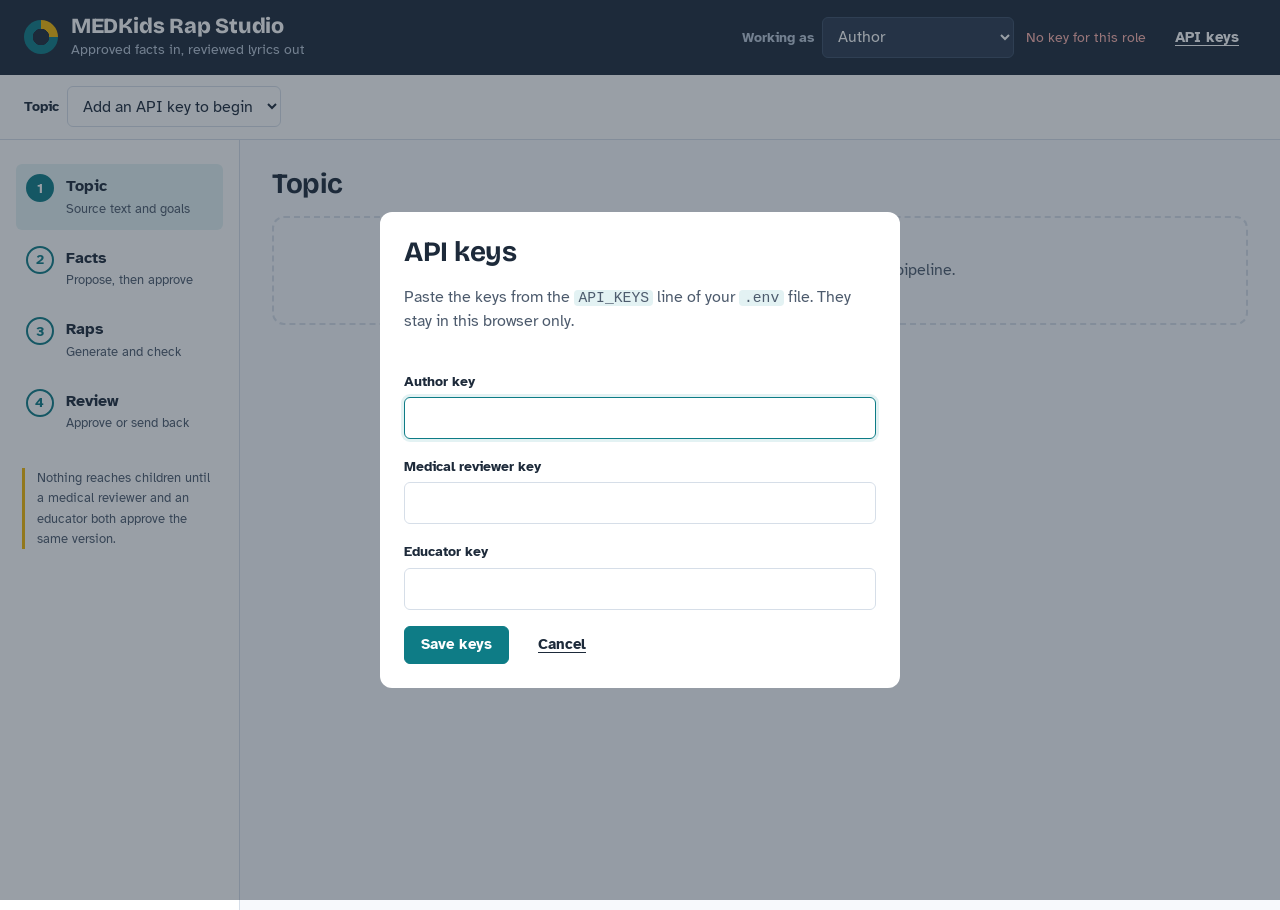
==== app/static/index.html @ 919e7524 "MEDKids medical rap pipeline MVP with web UI Human-supervised pipeline that turns approved MEDKids m" ====
<!doctype html>
<html lang="en">
<head>
  <meta charset="utf-8">
  <meta name="viewport" content="width=device-width, initial-scale=1">
  <title>MEDKids Rap Studio</title>
  <link rel="preconnect" href="https://fonts.googleapis.com">
  <link rel="preconnect" href="https://fonts.gstatic.com" crossorigin>
  <link rel="stylesheet" href="https://fonts.googleapis.com/css2?family=Atkinson+Hyperlegible:ital,wght@0,400;0,700;1,400&family=Bricolage+Grotesque:opsz,wght@12..96,500;12..96,700;12..96,800&display=swap">
  <link rel="stylesheet" href="styles.css">
</head>
<body>
  <header class="masthead">
    <div class="brand">
      <span class="brand-mark" aria-hidden="true"></span>
      <div>
        <h1>MEDKids Rap Studio</h1>
        <p class="brand-sub">Approved facts in, reviewed lyrics out</p>
      </div>
    </div>
    <div class="session">
      <label class="field inline">
        <span>Working as</span>
        <select id="role-select" aria-label="Role to act as">
          <option value="author">Author</option>
          <option value="medical_reviewer">Medical reviewer</option>
          <option value="educator">Educator</option>
        </select>
      </label>
      <span id="whoami" class="whoami" aria-live="polite"></span>
      <button id="keys-btn" class="btn ghost" type="button">API keys</button>
    </div>
  </header>

  <div class="topic-bar">
    <label class="field inline grow">
      <span>Topic</span>
      <select id="topic-select" aria-label="Current topic"><option value="">No topics yet</option></select>
    </label>
    <span id="topic-meta" class="topic-meta"></span>
  </div>

  <div class="layout">
    <nav class="steps" aria-label="Workflow">
      <ol>
        <li><button type="button" data-step="topic" class="step active"><span class="step-n">1</span><span class="step-t">Topic<small>Source text and goals</small></span></button></li>
        <li><button type="button" data-step="facts" class="step"><span class="step-n">2</span><span class="step-t">Facts<small>Propose, then approve</small></span></button></li>
        <li><button type="button" data-step="raps" class="step"><span class="step-n">3</span><span class="step-t">Raps<small>Generate and check</small></span></button></li>
        <li><button type="button" data-step="review" class="step"><span class="step-n">4</span><span class="step-t">Review<small>Approve or send back</small></span></button></li>
      </ol>
      <p class="steps-note">Nothing reaches children until a medical reviewer and an educator both approve the same version.</p>
    </nav>

    <main id="main" tabindex="-1">
      <!-- STEP 1: TOPIC -->
      <section id="step-topic" class="panel" aria-labelledby="h-topic">
        <div class="panel-head">
          <h2 id="h-topic">Topic</h2>
          <div class="actions"><button id="new-topic-btn" class="btn" type="button" data-needs="author">New topic</button></div>
        </div>
        <div id="topic-view"></div>
        <form id="topic-form" class="form hidden" autocomplete="off">
          <div class="form-row">
            <span class="hint">Start from a sample:</span>
            <div id="sample-buttons" class="chips"></div>
          </div>
          <div class="grid-2">
            <label class="field"><span>Topic name</span><input name="topic" required maxlength="80" placeholder="Heart"></label>
            <label class="field"><span>Category</span>
              <select name="category">
                <option>Human Anatomy</option><option>Body Parts</option><option>Body Systems</option>
                <option>Organ Functions</option><option>Medical Professions</option><option>Health Education</option>
              </select>
            </label>
            <label class="field"><span>Youngest age</span><input name="target_age_min" type="number" min="4" max="10" value="4" required></label>
            <label class="field"><span>Oldest age</span><input name="target_age_max" type="number" min="4" max="10" value="6" required></label>
          </div>
          <label class="field"><span>Approved source text</span>
            <textarea name="educational_content" rows="6" required placeholder="Paste the approved MEDKids educational text for this topic."></textarea>
          </label>
          <label class="field"><span>Learning objectives <em>one per line</em></span>
            <textarea name="learning_objectives" rows="4" required placeholder="The heart is a muscle.&#10;The heart pumps blood."></textarea>
          </label>
          <label class="field"><span>Misconceptions to block <em>one per line, optional</em></span>
            <textarea name="forbidden_claims" rows="3" placeholder="The heart makes blood"></textarea>
          </label>
          <label class="field"><span>Science words allowed <em>comma separated, optional</em></span>
            <input name="required_vocabulary" placeholder="muscle, oxygen, blood vessels">
          </label>
          <label class="check"><input type="checkbox" name="source_is_approved"> This text comes from an approved MEDKids source document</label>
          <label class="check"><input type="checkbox" name="is_demo_data"> Mark as demonstration data</label>
          <div class="form-actions">
            <button class="btn primary" type="submit">Create topic</button>
            <button class="btn ghost" type="button" id="cancel-topic">Cancel</button>
          </div>
        </form>
      </section>

      <!-- STEP 2: FACTS -->
      <section id="step-facts" class="panel hidden" aria-labelledby="h-facts">
        <div class="panel-head">
          <h2 id="h-facts">Facts</h2>
          <div class="actions">
            <button id="extract-btn" class="btn" type="button" data-needs="author">Propose facts from source</button>
          </div>
        </div>
        <p class="lede">The AI only proposes facts. Each must quote the source word for word, or it is marked uncertain. A medical reviewer decides what the songwriter may use.</p>
        <div id="facts-list" class="facts"></div>
        <div class="form-actions sticky" data-needs="medical_reviewer" id="fact-review-bar">
          <label class="field grow"><span>Note for the record <em>optional</em></span><input id="fact-note" maxlength="1000"></label>
          <button id="approve-facts" class="btn primary" type="button">Approve selected</button>
          <button id="reject-facts" class="btn danger" type="button">Reject selected</button>
        </div>
      </section>

      <!-- STEP 3: RAPS -->
      <section id="step-raps" class="panel hidden" aria-labelledby="h-raps">
        <div class="panel-head">
          <h2 id="h-raps">Raps</h2>
        </div>
        <form id="gen-form" class="form gen" data-needs="author">
          <label class="field"><span>Age group</span>
            <select name="age_band"><option value="">From topic</option><option value="4-6">Ages 4–6</option><option value="7-10">Ages 7–10</option></select>
          </label>
          <label class="field"><span>Style</span>
            <select name="style"><option value="playful">Playful</option><option value="call_and_response">Call and response</option><option value="classic_boom_bap">Classic boom bap</option><option value="chant">Chant</option></select>
          </label>
          <label class="field"><span>Verses</span><input name="num_verses" type="number" min="2" max="4" value="2"></label>
          <label class="field"><span>Versions</span><input name="num_candidates" type="number" min="1" max="3" value="1"></label>
          <label class="check"><input type="checkbox" name="include_intro"> Intro</label>
          <label class="check"><input type="checkbox" name="include_outro" checked> Outro</label>
          <button class="btn primary" type="submit">Write rap</button>
        </form>
        <div id="rap-list" class="rap-list"></div>
      </section>

      <!-- STEP 4: REVIEW / RAP DETAIL -->
      <section id="step-review" class="panel hidden" aria-labelledby="h-review">
        <div class="panel-head">
          <h2 id="h-review">Review</h2>
          <div class="actions" id="rap-actions"></div>
        </div>
        <div id="rap-empty" class="empty">Pick a rap from step 3 to review it.</div>
        <div id="rap-detail" class="rap-detail hidden">
          <article class="sheet" aria-label="Lyric sheet">
            <header class="sheet-head">
              <h3 id="rap-title"></h3>
              <p id="rap-sub" class="sheet-sub"></p>
            </header>
            <div class="legend" aria-hidden="true">
              <span><i class="mk ok"></i>Matches an approved fact</span>
              <span><i class="mk review"></i>Needs a reviewer's eye</span>
              <span><i class="mk bad"></i>Blocked</span>
            </div>
            <div id="lyrics"></div>
            <p class="sheet-tip">Select a line to attach a note to it in your review.</p>
          </article>
          <aside class="checks">
            <div id="gate-box"></div>
            <div id="score-box"></div>
            <details id="medical-box" open><summary>Medical accuracy</summary><div></div></details>
            <details id="safety-box"><summary>Child safety</summary><div></div></details>
            <div id="review-box"></div>
            <details id="history-box"><summary>History</summary><div></div></details>
          </aside>
        </div>
      </section>
    </main>
  </div>

  <dialog id="keys-dialog" aria-labelledby="keys-title">
    <form method="dialog" class="form">
      <h2 id="keys-title">API keys</h2>
      <p class="lede">Paste the keys from the <code>API_KEYS</code> line of your <code>.env</code> file. They stay in this browser only.</p>
      <label class="field"><span>Author key</span><input id="key-author" autocomplete="off" spellcheck="false"></label>
      <label class="field"><span>Medical reviewer key</span><input id="key-medical_reviewer" autocomplete="off" spellcheck="false"></label>
      <label class="field"><span>Educator key</span><input id="key-educator" autocomplete="off" spellcheck="false"></label>
      <div class="form-actions">
        <button class="btn primary" value="save" id="save-keys">Save keys</button>
        <button class="btn ghost" value="cancel" formnovalidate>Cancel</button>
      </div>
    </form>
  </dialog>

  <div id="toast" class="toast" role="status" aria-live="polite"></div>
  <script src="app.js"></script>
</body>
</html>
---- app/static/styles.css ----
:root {
  --paper: #f7f9fc;
  --sheet: #ffffff;
  --ink: #1d2a3a;
  --ink-soft: #4d5b6d;
  --line: #d6dee8;
  --pulse: #0e7c86;        /* scrubs teal: primary */
  --pulse-deep: #0a5d65;
  --pulse-wash: #e3f2f3;
  --beat: #f2b705;         /* marigold: chorus / hook */
  --beat-wash: #fff6d6;
  --flag: #c2413b;
  --flag-wash: #fbe9e8;
  --review: #b7791f;
  --review-wash: #fbf1df;
  --radius-s: 6px;
  --radius-m: 12px;
  --font-ui: "Atkinson Hyperlegible", "Segoe UI", system-ui, sans-serif;
  --font-display: "Bricolage Grotesque", "Segoe UI", system-ui, sans-serif;
  --step: 1.25;
}

* { box-sizing: border-box; }
html { font-size: 16px; }
body {
  margin: 0;
  background: var(--paper);
  color: var(--ink);
  font: 400 1rem/1.55 var(--font-ui);
}
h1, h2, h3 { font-family: var(--font-display); line-height: 1.15; margin: 0; letter-spacing: -0.01em; }
h1 { font-size: 1.35rem; font-weight: 800; }
h2 { font-size: 1.75rem; font-weight: 700; }
h3 { font-size: 1.4rem; font-weight: 700; }
code { font-size: .92em; background: var(--pulse-wash); padding: 0 .3em; border-radius: 4px; }
.hidden { display: none !important; }
:focus-visible { outline: 3px solid var(--beat); outline-offset: 2px; }

/* ---------- masthead ---------- */
.masthead {
  display: flex; align-items: center; justify-content: space-between; gap: 1rem; flex-wrap: wrap;
  padding: .9rem 1.5rem; background: var(--ink); color: #fff;
}
.brand { display: flex; align-items: center; gap: .8rem; }
.brand-mark {
  width: 34px; height: 34px; border-radius: 50%;
  background:
    radial-gradient(circle at 50% 50%, var(--ink) 0 34%, transparent 35%),
    conic-gradient(var(--beat) 0 25%, var(--pulse) 0 100%);
}
.brand-sub { margin: 0; font-size: .85rem; color: #b9c6d6; }
.session { display: flex; align-items: center; gap: .75rem; flex-wrap: wrap; }
.session .field span { color: #b9c6d6; }
.session select { background: #2b3b4f; color: #fff; border-color: #3d5068; }
.whoami { font-size: .85rem; color: #b9c6d6; }
.whoami.ok::before { content: ""; display: inline-block; width: 8px; height: 8px; border-radius: 50%; background: #48c78e; margin-right: .4rem; }
.whoami.err { color: #ffb4ae; }

.topic-bar {
  display: flex; align-items: center; gap: 1rem; flex-wrap: wrap;
  padding: .7rem 1.5rem; background: var(--sheet); border-bottom: 1px solid var(--line);
}
.topic-meta { color: var(--ink-soft); font-size: .9rem; }

/* ---------- layout ---------- */
.layout { display: grid; grid-template-columns: 240px minmax(0, 1fr); min-height: calc(100vh - 130px); }
.steps { border-right: 1px solid var(--line); padding: 1.5rem 1rem; background: var(--sheet); }
.steps ol { list-style: none; margin: 0; padding: 0; display: grid; gap: .35rem; }
.step {
  width: 100%; display: flex; gap: .75rem; align-items: flex-start; text-align: left;
  border: 0; background: transparent; padding: .65rem .6rem; border-radius: var(--radius-s);
  font: inherit; color: var(--ink); cursor: pointer;
}
.step:hover { background: var(--paper); }
.step.active { background: var(--pulse-wash); }
.step-n {
  flex: none; width: 28px; height: 28px; border-radius: 50%; display: grid; place-items: center;
  border: 2px solid var(--pulse); color: var(--pulse); font-weight: 700; font-size: .9rem;
}
.step.active .step-n { background: var(--pulse); color: #fff; }
.step-t { font-weight: 700; display: grid; }
.step-t small { font-weight: 400; color: var(--ink-soft); font-size: .82rem; }
.steps-note { margin: 1.5rem .4rem 0; font-size: .82rem; color: var(--ink-soft); border-left: 3px solid var(--beat); padding-left: .7rem; }

main { padding: 1.75rem 2rem 4rem; outline: none; }
.panel { max-width: 1180px; }
.panel-head { display: flex; align-items: center; justify-content: space-between; gap: 1rem; flex-wrap: wrap; margin-bottom: 1rem; }
.actions { display: flex; gap: .5rem; flex-wrap: wrap; }
.lede { color: var(--ink-soft); max-width: 70ch; margin: 0 0 1.25rem; }
.empty { padding: 2.5rem 1.5rem; border: 2px dashed var(--line); border-radius: var(--radius-m); color: var(--ink-soft); text-align: center; }

/* ---------- controls ---------- */
.btn {
  font: 700 .95rem/1 var(--font-ui); padding: .65rem 1rem; border-radius: var(--radius-s);
  border: 1.5px solid var(--pulse); background: var(--sheet); color: var(--pulse-deep); cursor: pointer;
}
.btn:hover { background: var(--pulse-wash); }
.btn.primary { background: var(--pulse); color: #fff; }
.btn.primary:hover { background: var(--pulse-deep); }
.btn.danger { border-color: var(--flag); color: var(--flag); }
.btn.danger:hover { background: var(--flag-wash); }
.btn.ghost { border-color: transparent; background: transparent; color: inherit; text-decoration: underline; text-underline-offset: 3px; }
.btn[disabled] { opacity: .45; cursor: not-allowed; }
.btn.busy { position: relative; color: transparent !important; }
.btn.busy::after {
  content: ""; position: absolute; inset: 0; margin: auto; width: 16px; height: 16px; border-radius: 50%;
  border: 2px solid currentColor; border-color: var(--pulse) transparent var(--pulse) transparent; animation: spin .8s linear infinite;
}
.btn.primary.busy::after { border-color: #fff transparent #fff transparent; }
@keyframes spin { to { transform: rotate(1turn); } }

.form { display: grid; gap: 1rem; max-width: 760px; }
.field { display: grid; gap: .3rem; font-weight: 700; font-size: .9rem; }
.field em { font-weight: 400; font-style: normal; color: var(--ink-soft); }
.field.inline { display: flex; align-items: center; gap: .5rem; }
.field.grow, .grow { flex: 1; }
input, select, textarea {
  font: 400 1rem/1.4 var(--font-ui); color: var(--ink); background: var(--sheet);
  border: 1.5px solid var(--line); border-radius: var(--radius-s); padding: .55rem .7rem; width: 100%;
}
.field.inline select { width: auto; min-width: 12rem; }
textarea { resize: vertical; }
input:focus, select:focus, textarea:focus { border-color: var(--pulse); outline: none; box-shadow: 0 0 0 3px var(--pulse-wash); }
.check { display: flex; gap: .5rem; align-items: center; font-size: .95rem; }
.check input { width: auto; accent-color: var(--pulse); }
.grid-2 { display: grid; grid-template-columns: 1fr 1fr; gap: 1rem; }
.form-row { display: flex; gap: .75rem; align-items: center; flex-wrap: wrap; }
.hint { color: var(--ink-soft); font-size: .9rem; }
.chips { display: flex; gap: .5rem; flex-wrap: wrap; }
.chip { font: 700 .85rem var(--font-ui); border: 1.5px solid var(--line); background: var(--sheet); border-radius: 999px; padding: .35rem .8rem; cursor: pointer; }
.chip:hover { border-color: var(--pulse); }
.form-actions { display: flex; gap: .75rem; align-items: flex-end; flex-wrap: wrap; }
.form-actions.sticky { position: sticky; bottom: 0; background: var(--paper); padding: 1rem 0; border-top: 1px solid var(--line); margin-top: 1rem; }

.form.gen {
  max-width: none; grid-template-columns: repeat(4, minmax(120px, 1fr)) auto auto auto; align-items: end;
  background: var(--sheet); border: 1px solid var(--line); border-radius: var(--radius-m); padding: 1rem; margin-bottom: 1.5rem;
}

/* ---------- topic summary ---------- */
.topic-summary { display: grid; grid-template-columns: minmax(0, 1.4fr) minmax(0, 1fr); gap: 2rem; }
.topic-summary h3 { margin-bottom: .5rem; }
.source-text { white-space: pre-wrap; background: var(--sheet); border: 1px solid var(--line); border-radius: var(--radius-m); padding: 1rem 1.2rem; max-width: 70ch; }
.plain-list { margin: 0; padding-left: 1.2rem; }
.plain-list li { margin: .25rem 0; }
.flag-note { background: var(--review-wash); border-left: 4px solid var(--review); padding: .6rem .8rem; border-radius: var(--radius-s); margin-top: 1rem; font-size: .92rem; }
.demo-note { background: var(--beat-wash); border-left: 4px solid var(--beat); padding: .6rem .8rem; border-radius: var(--radius-s); margin-bottom: 1rem; font-size: .92rem; }

/* ---------- facts ---------- */
.facts { display: grid; gap: .5rem; }
.fact {
  display: grid; grid-template-columns: auto 1fr auto; gap: .9rem; align-items: start;
  background: var(--sheet); border: 1px solid var(--line); border-left-width: 5px; border-radius: var(--radius-s); padding: .75rem 1rem;
}
.fact.approved { border-left-color: var(--pulse); }
.fact.candidate { border-left-color: var(--line); }
.fact.uncertain { border-left-color: var(--review); }
.fact.rejected { border-left-color: var(--flag); opacity: .7; }
.fact input { width: 18px; height: 18px; margin-top: .2rem; accent-color: var(--pulse); }
.fact-text { font-size: 1.02rem; }
.fact-meta { font-size: .82rem; color: var(--ink-soft); margin-top: .2rem; }
.fact-quote { font-size: .85rem; color: var(--ink-soft); font-style: italic; margin-top: .2rem; }
.badge { font: 700 .78rem var(--font-ui); padding: .2rem .55rem; border-radius: 999px; white-space: nowrap; background: var(--paper); border: 1px solid var(--line); }
.badge.approved, .badge.passed, .badge.supported { background: var(--pulse-wash); border-color: transparent; color: var(--pulse-deep); }
.badge.uncertain, .badge.requires_review, .badge.ambiguous, .badge.outside_scope, .badge.pending_review, .badge.revision_requested, .badge.minor { background: var(--review-wash); border-color: transparent; color: #7a4f10; }
.badge.rejected, .badge.failed, .badge.validation_failed, .badge.contradicted, .badge.unsupported, .badge.critical, .badge.major { background: var(--flag-wash); border-color: transparent; color: var(--flag); }
.badge.draft { background: var(--paper); }
.badge.approved-rap { background: var(--pulse); color: #fff; }

/* ---------- rap list ---------- */
.rap-list { display: grid; gap: .5rem; }
.rap-row {
  display: grid; grid-template-columns: 1fr auto auto; gap: 1rem; align-items: center; text-align: left;
  background: var(--sheet); border: 1px solid var(--line); border-radius: var(--radius-s); padding: .8rem 1rem;
  font: inherit; color: inherit; cursor: pointer; width: 100%;
}
.rap-row:hover { border-color: var(--pulse); }
.rap-row strong { font-family: var(--font-display); font-size: 1.1rem; }
.rap-row .sub { display: block; color: var(--ink-soft); font-size: .85rem; }
.score-pill { font-weight: 700; font-variant-numeric: tabular-nums; }

/* ---------- rap detail: the lyric sheet ---------- */
.rap-detail { display: grid; grid-template-columns: minmax(0, 1.25fr) minmax(300px, 1fr); gap: 1.75rem; align-items: start; }
.sheet {
  background: var(--sheet); border: 1px solid var(--line); border-radius: var(--radius-m);
  padding: 1.5rem 1.5rem 1rem 0;
}
.sheet-head, .legend, .sheet-tip { padding-left: 4.2rem; }
.sheet-sub { margin: .3rem 0 0; color: var(--ink-soft); font-size: .9rem; }
.legend { display: flex; gap: 1rem; flex-wrap: wrap; font-size: .8rem; color: var(--ink-soft); margin: .8rem 0 .6rem; }
.legend span { display: inline-flex; align-items: center; gap: .35rem; }
.sheet-tip { color: var(--ink-soft); font-size: .8rem; margin: .8rem 0 0; }
.mk { display: inline-block; width: 10px; height: 10px; border-radius: 2px; background: var(--line); }
.mk.ok { background: var(--pulse); }
.mk.review { background: var(--review); }
.mk.bad { background: var(--flag); }

.section-label {
  font-family: var(--font-display); font-weight: 700; font-size: .95rem; color: var(--ink-soft);
  padding: .9rem 0 .2rem 4.2rem;
}
.section-label.chorus { color: #8a6800; }
.section-label .rep { font-family: var(--font-ui); font-weight: 400; font-size: .8rem; margin-left: .4rem; }
.lyric {
  display: grid; grid-template-columns: 3.4rem 6px 1fr; column-gap: .8rem; align-items: baseline;
  width: 100%; border: 0; background: transparent; text-align: left; font: inherit; color: inherit;
  padding: .35rem 0; cursor: pointer; min-height: 2.45rem; border-bottom: 1px solid #edf1f6;
}
.lyric:hover { background: rgba(14, 124, 134, .05); }
.lyric.selected { background: var(--beat-wash); }
.lyric .lid { font-size: .72rem; color: #9aa7b6; text-align: right; font-variant-numeric: tabular-nums; }
.lyric .bar { align-self: stretch; border-radius: 3px; background: transparent; }
.lyric.ok .bar { background: var(--pulse); }
.lyric.review .bar { background: var(--review); }
.lyric.bad .bar { background: var(--flag); }
.lyric .txt { font-size: 1.22rem; line-height: 1.4; }
.lyric.chorus .txt { font-weight: 700; }
.lyric .cite { display: block; font-size: .78rem; color: var(--ink-soft); margin-top: .1rem; }
.lyric .cite b { color: var(--pulse-deep); font-weight: 700; }
.lyric.bad .cite { color: var(--flag); }
.lyric.review .cite { color: #7a4f10; }
.lyric.changed .txt::after { content: " revised"; font-size: .7rem; font-weight: 700; color: var(--pulse); vertical-align: super; }

/* ---------- checks column ---------- */
.checks { display: grid; gap: 1rem; position: sticky; top: 1rem; }
.checks > div, .checks details { background: var(--sheet); border: 1px solid var(--line); border-radius: var(--radius-m); padding: 1rem 1.1rem; }
.checks details > summary { font-family: var(--font-display); font-weight: 700; cursor: pointer; font-size: 1.05rem; }
.checks details[open] > summary { margin-bottom: .6rem; }
.box-title { font-family: var(--font-display); font-weight: 700; font-size: 1.05rem; margin: 0 0 .6rem; }
.gate-list { list-style: none; padding: 0; margin: 0; display: grid; gap: .35rem; font-size: .92rem; }
.gate-list li { display: flex; gap: .5rem; align-items: center; }
.gate-list .yes::before { content: "✓"; color: var(--pulse); font-weight: 700; }
.gate-list .no::before { content: "✕"; color: var(--flag); font-weight: 700; }
.total { display: flex; align-items: baseline; gap: .5rem; margin-bottom: .6rem; }
.total b { font-family: var(--font-display); font-size: 2.2rem; font-weight: 800; }
.total span { color: var(--ink-soft); font-size: .9rem; }
.meter { display: grid; grid-template-columns: 9.5rem 1fr 2.5rem; gap: .5rem; align-items: center; font-size: .85rem; margin: .3rem 0; }
.meter-track { height: 8px; background: var(--paper); border-radius: 99px; overflow: hidden; border: 1px solid var(--line); }
.meter-fill { height: 100%; background: var(--pulse); }
.meter-fill.low { background: var(--review); }
.meter output { text-align: right; font-variant-numeric: tabular-nums; }
.note-small { font-size: .8rem; color: var(--ink-soft); margin: .6rem 0 0; }
.find-list { list-style: none; margin: 0; padding: 0; display: grid; gap: .55rem; font-size: .9rem; }
.find-list li { display: grid; gap: .15rem; }
.find-list .row { display: flex; gap: .4rem; align-items: center; flex-wrap: wrap; }
.find-list .why { color: var(--ink-soft); font-size: .84rem; }
.linkish { border: 0; background: none; padding: 0; font: inherit; color: var(--pulse-deep); text-decoration: underline; cursor: pointer; }
.approvals { display: flex; gap: .5rem; flex-wrap: wrap; margin-bottom: .8rem; }
.approval { border: 1.5px dashed var(--line); border-radius: var(--radius-s); padding: .3rem .6rem; font-size: .85rem; }
.approval.done { border-style: solid; border-color: var(--pulse); background: var(--pulse-wash); color: var(--pulse-deep); font-weight: 700; }
.issue-chips { display: flex; gap: .4rem; flex-wrap: wrap; margin: .4rem 0; }
.issue-chip { background: var(--beat-wash); border: 1px solid var(--beat); border-radius: 999px; font-size: .8rem; padding: .15rem .55rem; }
.review-actions { display: grid; grid-template-columns: 1fr 1fr; gap: .5rem; margin-top: .7rem; }
.timeline { list-style: none; margin: 0; padding: 0 0 0 .8rem; border-left: 2px solid var(--line); display: grid; gap: .6rem; font-size: .86rem; }
.timeline li { position: relative; }
.timeline li::before { content: ""; position: absolute; left: -1.18rem; top: .45rem; width: 9px; height: 9px; border-radius: 50%; background: var(--pulse); }
.timeline time { color: var(--ink-soft); font-size: .78rem; display: block; }

/* ---------- dialog / toast ---------- */
dialog { border: 0; border-radius: var(--radius-m); padding: 1.5rem; width: min(520px, 92vw); color: var(--ink); }
dialog::backdrop { background: rgba(29, 42, 58, .45); }
.toast {
  position: fixed; left: 50%; bottom: 1.5rem; transform: translate(-50%, 1rem); opacity: 0; pointer-events: none;
  background: var(--ink); color: #fff; padding: .75rem 1.1rem; border-radius: var(--radius-s); max-width: min(640px, 92vw);
  transition: opacity .2s, transform .2s; box-shadow: 0 6px 24px rgba(29, 42, 58, .25);
}
.toast.show { opacity: 1; transform: translate(-50%, 0); }
.toast.err { background: var(--flag); }

/* ---------- responsive ---------- */
@media (max-width: 1080px) {
  .rap-detail, .topic-summary { grid-template-columns: 1fr; }
  .checks { position: static; }
  .form.gen { grid-template-columns: repeat(2, 1fr); }
}
@media (max-width: 760px) {
  .layout { grid-template-columns: 1fr; }
  .steps { border-right: 0; border-bottom: 1px solid var(--line); padding: .75rem 1rem; }
  .steps ol { grid-template-columns: repeat(4, 1fr); }
  .step { flex-direction: column; align-items: center; text-align: center; gap: .3rem; padding: .4rem; }
  .step-t small, .steps-note { display: none; }
  main { padding: 1.25rem 1rem 4rem; }
  .grid-2, .form.gen { grid-template-columns: 1fr; }
  .masthead, .topic-bar { padding-left: 1rem; padding-right: 1rem; }
  .sheet-head, .legend, .sheet-tip, .section-label { padding-left: 1rem; }
  .lyric { grid-template-columns: 0 6px 1fr; }
  .lyric .lid { visibility: hidden; }
}
@media (prefers-reduced-motion: reduce) {
  * { transition: none !important; animation: none !important; }
}
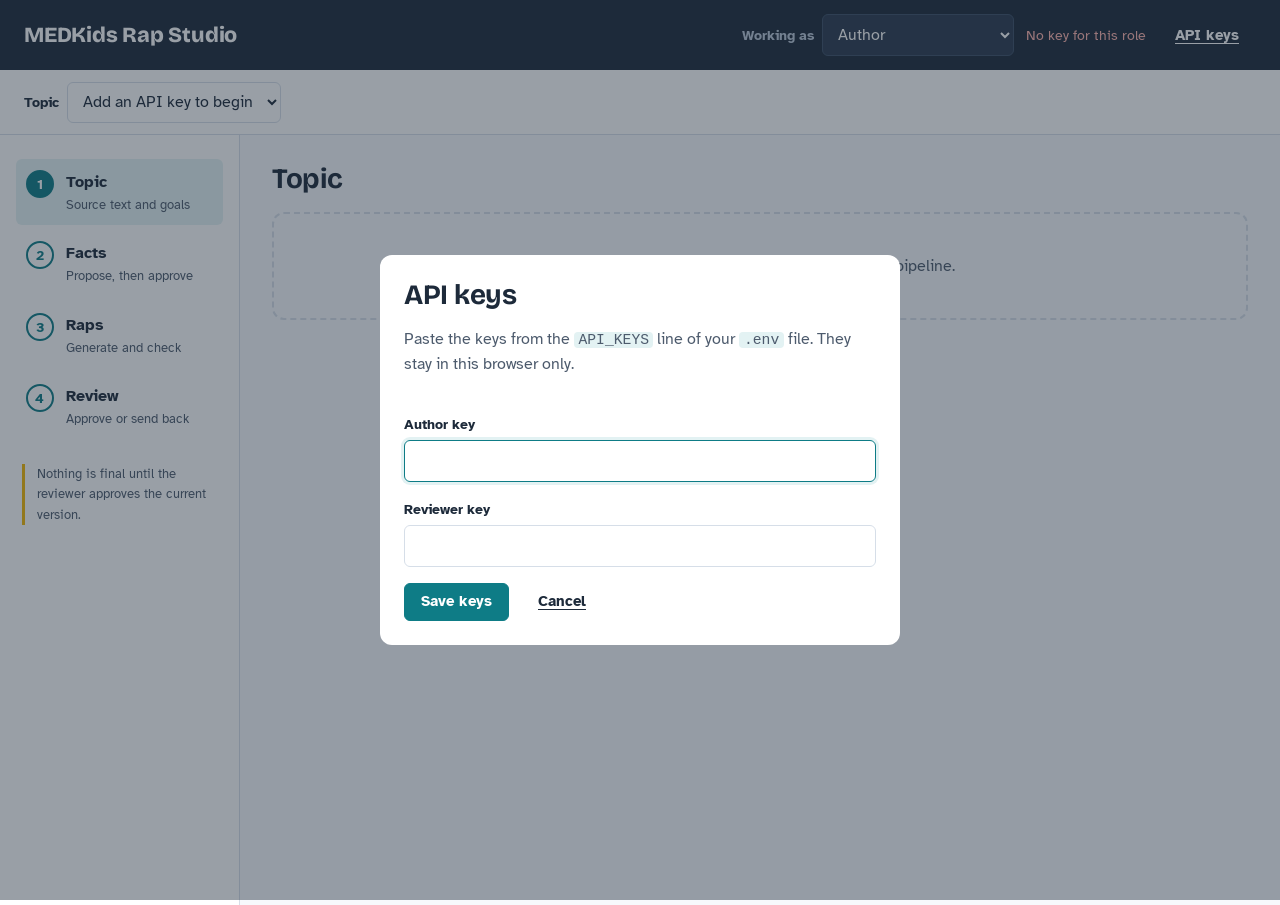
==== commit 89c67c97: "Single human reviewer, one-click local run, simpler header - Replace the medical reviewer + educator" ====
--- a/app/static/index.html
+++ b/app/static/index.html
@@ -12,19 +12,14 @@
 <body>
   <header class="masthead">
     <div class="brand">
-      <span class="brand-mark" aria-hidden="true"></span>
-      <div>
-        <h1>MEDKids Rap Studio</h1>
-        <p class="brand-sub">Approved facts in, reviewed lyrics out</p>
-      </div>
+      <h1>MEDKids Rap Studio</h1>
     </div>
     <div class="session">
       <label class="field inline">
         <span>Working as</span>
         <select id="role-select" aria-label="Role to act as">
           <option value="author">Author</option>
-          <option value="medical_reviewer">Medical reviewer</option>
-          <option value="educator">Educator</option>
+          <option value="reviewer">Reviewer</option>
         </select>
       </label>
       <span id="whoami" class="whoami" aria-live="polite"></span>
@@ -48,7 +43,7 @@
         <li><button type="button" data-step="raps" class="step"><span class="step-n">3</span><span class="step-t">Raps<small>Generate and check</small></span></button></li>
         <li><button type="button" data-step="review" class="step"><span class="step-n">4</span><span class="step-t">Review<small>Approve or send back</small></span></button></li>
       </ol>
-      <p class="steps-note">Nothing reaches children until a medical reviewer and an educator both approve the same version.</p>
+      <p class="steps-note">Nothing is final until the reviewer approves the current version.</p>
     </nav>
 
     <main id="main" tabindex="-1">
@@ -104,9 +99,9 @@
             <button id="extract-btn" class="btn" type="button" data-needs="author">Propose facts from source</button>
           </div>
         </div>
-        <p class="lede">The AI only proposes facts. Each must quote the source word for word, or it is marked uncertain. A medical reviewer decides what the songwriter may use.</p>
+        <p class="lede">The AI only proposes facts. Each must quote the source word for word, or it is marked uncertain. The reviewer decides what the songwriter may use.</p>
         <div id="facts-list" class="facts"></div>
-        <div class="form-actions sticky" data-needs="medical_reviewer" id="fact-review-bar">
+        <div class="form-actions sticky" data-needs="reviewer" id="fact-review-bar">
           <label class="field grow"><span>Note for the record <em>optional</em></span><input id="fact-note" maxlength="1000"></label>
           <button id="approve-facts" class="btn primary" type="button">Approve selected</button>
           <button id="reject-facts" class="btn danger" type="button">Reject selected</button>
@@ -129,6 +124,7 @@
           <label class="field"><span>Versions</span><input name="num_candidates" type="number" min="1" max="3" value="1"></label>
           <label class="check"><input type="checkbox" name="include_intro"> Intro</label>
           <label class="check"><input type="checkbox" name="include_outro" checked> Outro</label>
+          <label class="check"><input type="checkbox" name="auto_revise" checked> Auto-fix problems</label>
           <button class="btn primary" type="submit">Write rap</button>
         </form>
         <div id="rap-list" class="rap-list"></div>
@@ -173,8 +169,7 @@
       <h2 id="keys-title">API keys</h2>
       <p class="lede">Paste the keys from the <code>API_KEYS</code> line of your <code>.env</code> file. They stay in this browser only.</p>
       <label class="field"><span>Author key</span><input id="key-author" autocomplete="off" spellcheck="false"></label>
-      <label class="field"><span>Medical reviewer key</span><input id="key-medical_reviewer" autocomplete="off" spellcheck="false"></label>
-      <label class="field"><span>Educator key</span><input id="key-educator" autocomplete="off" spellcheck="false"></label>
+      <label class="field"><span>Reviewer key</span><input id="key-reviewer" autocomplete="off" spellcheck="false"></label>
       <div class="form-actions">
         <button class="btn primary" value="save" id="save-keys">Save keys</button>
         <button class="btn ghost" value="cancel" formnovalidate>Cancel</button>
--- a/app/static/styles.css
+++ b/app/static/styles.css
@@ -42,13 +42,6 @@
   padding: .9rem 1.5rem; background: var(--ink); color: #fff;
 }
 .brand { display: flex; align-items: center; gap: .8rem; }
-.brand-mark {
-  width: 34px; height: 34px; border-radius: 50%;
-  background:
-    radial-gradient(circle at 50% 50%, var(--ink) 0 34%, transparent 35%),
-    conic-gradient(var(--beat) 0 25%, var(--pulse) 0 100%);
-}
-.brand-sub { margin: 0; font-size: .85rem; color: #b9c6d6; }
 .session { display: flex; align-items: center; gap: .75rem; flex-wrap: wrap; }
 .session .field span { color: #b9c6d6; }
 .session select { background: #2b3b4f; color: #fff; border-color: #3d5068; }
@@ -133,7 +126,7 @@
 .form-actions.sticky { position: sticky; bottom: 0; background: var(--paper); padding: 1rem 0; border-top: 1px solid var(--line); margin-top: 1rem; }
 
 .form.gen {
-  max-width: none; grid-template-columns: repeat(4, minmax(120px, 1fr)) auto auto auto; align-items: end;
+  max-width: none; grid-template-columns: repeat(4, minmax(120px, 1fr)) auto auto auto auto; align-items: end;
   background: var(--sheet); border: 1px solid var(--line); border-radius: var(--radius-m); padding: 1rem; margin-bottom: 1.5rem;
 }
 
